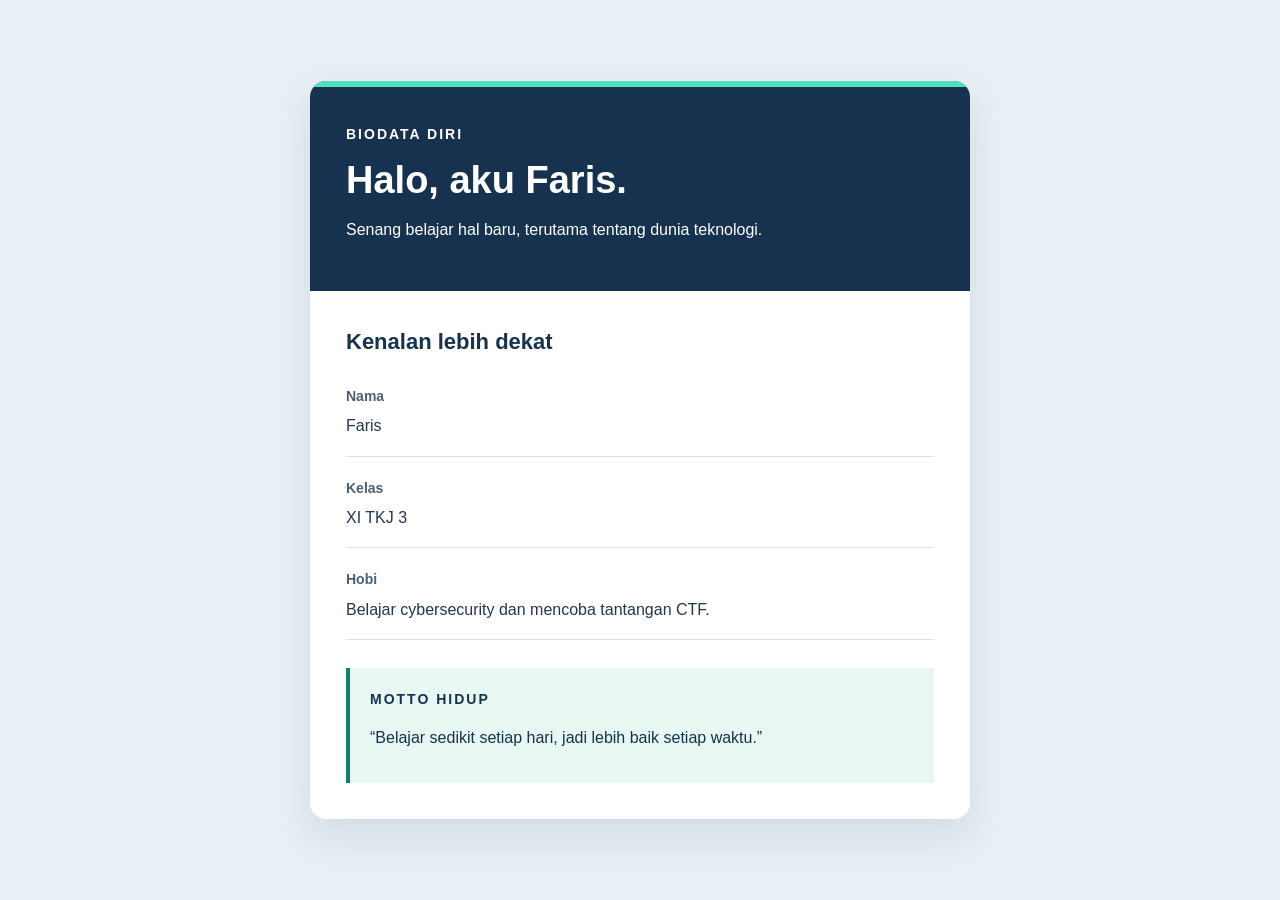
==== BiodataDiri/index.html @ f13dbf2b "Add files via upload" ====
<!DOCTYPE html>
<html lang="id">
<head>
  <meta charset="UTF-8">
  <meta name="viewport" content="width=device-width, initial-scale=1.0">
  <meta name="description" content="Biodata diri Nika: nama, kelas, hobi, dan motto hidup.">
    <title>Biodata Muhammad Faris Anshori</title>
  <link rel="stylesheet" href="style.css">
</head>
<body>
  <main class="kartu-biodata">
    <header class="kepala-biodata">
      <p class="label">BIODATA DIRI</p>
      <h1 id="judul-utama">Halo, aku Faris.</h1>
      <p>Senang belajar hal baru, terutama tentang dunia teknologi.</p>
    </header>

    <section class="isi-biodata" aria-labelledby="judul-profil">
      <h2 id="judul-profil">Kenalan lebih dekat</h2>
      <dl>
        <dt>Nama</dt>
        <dd>Faris</dd>

        <dt>Kelas</dt>
        <dd>XI TKJ 3</dd>

        <dt>Hobi</dt>
        <dd>Belajar cybersecurity dan mencoba tantangan CTF.</dd>
      </dl>

      <div class="motto">
        <p class="label">MOTTO HIDUP</p>
        <p>“Belajar sedikit setiap hari, jadi lebih baik setiap waktu.”</p>
      </div>
    </section>
  </main>
</body>
</html>
---- BiodataDiri/style.css ----
body {
  margin: 0;
  padding: 40px 20px;
  min-height: 100vh;
  box-sizing: border-box;
  display: flex;
  align-items: center;
  justify-content: center;
  font-family: Arial, sans-serif;
  font-size: 16px;
  line-height: 1.7;
  color: #24364b;
  background-color: #e8eff5;
}

h2 {
  margin: 0 0 24px;
  font-size: 22px;
  color: #16324f;
}

p {
  margin: 0 0 12px;
}

dl {
  margin: 0;
}

dt {
  font-size: 14px;
  font-weight: bold;
  color: #486078;
}

dd {
  margin: 4px 0 20px;
  padding-bottom: 16px;
  border-bottom: 1px solid #dae3ec;
  overflow-wrap: anywhere;
}

.kartu-biodata {
  width: 100%;
  max-width: 660px;
  overflow: hidden;
  border-radius: 16px;
  background-color: #ffffff;
  box-shadow: 0 16px 40px #16324f1a;
}

.kepala-biodata {
  padding: 36px;
  color: #ffffff;
  background-color: #16324f;
  border-top: 6px solid #50dfbf;
}

.label {
  font-size: 14px;
  font-weight: bold;
  letter-spacing: 2px;
}

.isi-biodata {
  padding: 32px 36px 36px;
}

.motto {
  margin-top: 28px;
  padding: 20px;
  border-left: 4px solid #13806b;
  color: #16324f;
  background-color: #e8f7f2;
}

#judul-utama {
  margin: 12px 0;
  font-size: 38px;
  line-height: 1.2;
  color: #ffffff;
}

@media (max-width: 480px) {
  body {
    padding: 20px 12px;
  }

  .kepala-biodata {
    padding: 28px 24px;
  }

  .isi-biodata {
    padding: 28px 24px;
  }

  #judul-utama {
    font-size: 32px;
  }
}
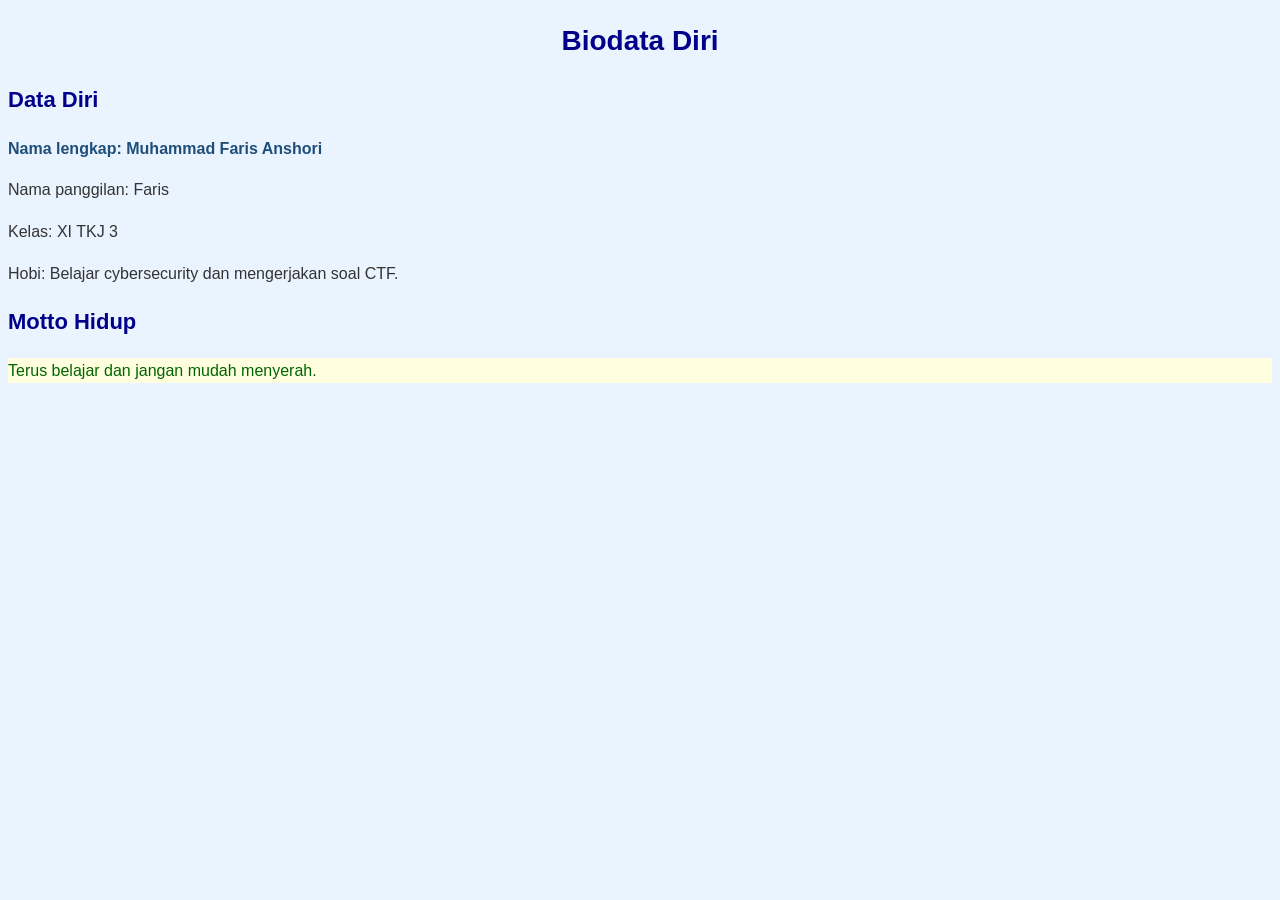
==== commit 73c1018d: "Add files via upload" ====
--- a/BiodataDiri/index.html
+++ b/BiodataDiri/index.html
@@ -3,36 +3,19 @@
 <head>
   <meta charset="UTF-8">
   <meta name="viewport" content="width=device-width, initial-scale=1.0">
-  <meta name="description" content="Biodata diri Nika: nama, kelas, hobi, dan motto hidup.">
-    <title>Biodata Muhammad Faris Anshori</title>
+  <title>Biodata Faris</title>
   <link rel="stylesheet" href="style.css">
 </head>
 <body>
-  <main class="kartu-biodata">
-    <header class="kepala-biodata">
-      <p class="label">BIODATA DIRI</p>
-      <h1 id="judul-utama">Halo, aku Faris.</h1>
-      <p>Senang belajar hal baru, terutama tentang dunia teknologi.</p>
-    </header>
+  <h1 id="judul-utama">Biodata Diri</h1>
 
-    <section class="isi-biodata" aria-labelledby="judul-profil">
-      <h2 id="judul-profil">Kenalan lebih dekat</h2>
-      <dl>
-        <dt>Nama</dt>
-        <dd>Faris</dd>
+  <h2>Data Diri</h2>
+  <p class="nama">Nama lengkap: Muhammad Faris Anshori</p>
+  <p>Nama panggilan: Faris</p>
+  <p>Kelas: XI TKJ 3</p>
+  <p>Hobi: Belajar cybersecurity dan mengerjakan soal CTF.</p>
 
-        <dt>Kelas</dt>
-        <dd>XI TKJ 3</dd>
-
-        <dt>Hobi</dt>
-        <dd>Belajar cybersecurity dan mencoba tantangan CTF.</dd>
-      </dl>
-
-      <div class="motto">
-        <p class="label">MOTTO HIDUP</p>
-        <p>“Belajar sedikit setiap hari, jadi lebih baik setiap waktu.”</p>
-      </div>
-    </section>
-  </main>
+  <h2>Motto Hidup</h2>
+  <p class="motto">Terus belajar dan jangan mudah menyerah.</p>
 </body>
 </html>
--- a/BiodataDiri/style.css
+++ b/BiodataDiri/style.css
@@ -1,100 +1,31 @@
 body {
-  margin: 0;
-  padding: 40px 20px;
-  min-height: 100vh;
-  box-sizing: border-box;
-  display: flex;
-  align-items: center;
-  justify-content: center;
   font-family: Arial, sans-serif;
-  font-size: 16px;
-  line-height: 1.7;
-  color: #24364b;
-  background-color: #e8eff5;
+  line-height: 1.6;
+  background-color: #eaf4ff;
 }
 
 h2 {
-  margin: 0 0 24px;
+  color: darkblue;
   font-size: 22px;
-  color: #16324f;
 }
 
 p {
-  margin: 0 0 12px;
+  color: #333333;
+  font-size: 16px;
 }
 
-dl {
-  margin: 0;
-}
-
-dt {
-  font-size: 14px;
+.nama {
+  color: #1f4e79;
   font-weight: bold;
-  color: #486078;
-}
-
-dd {
-  margin: 4px 0 20px;
-  padding-bottom: 16px;
-  border-bottom: 1px solid #dae3ec;
-  overflow-wrap: anywhere;
-}
-
-.kartu-biodata {
-  width: 100%;
-  max-width: 660px;
-  overflow: hidden;
-  border-radius: 16px;
-  background-color: #ffffff;
-  box-shadow: 0 16px 40px #16324f1a;
-}
-
-.kepala-biodata {
-  padding: 36px;
-  color: #ffffff;
-  background-color: #16324f;
-  border-top: 6px solid #50dfbf;
-}
-
-.label {
-  font-size: 14px;
-  font-weight: bold;
-  letter-spacing: 2px;
-}
-
-.isi-biodata {
-  padding: 32px 36px 36px;
 }
 
 .motto {
-  margin-top: 28px;
-  padding: 20px;
-  border-left: 4px solid #13806b;
-  color: #16324f;
-  background-color: #e8f7f2;
+  color: darkgreen;
+  background-color: lightyellow;
 }
 
 #judul-utama {
-  margin: 12px 0;
-  font-size: 38px;
-  line-height: 1.2;
-  color: #ffffff;
+  color: darkblue;
+  font-size: 28px;
+  text-align: center;
 }
-
-@media (max-width: 480px) {
-  body {
-    padding: 20px 12px;
-  }
-
-  .kepala-biodata {
-    padding: 28px 24px;
-  }
-
-  .isi-biodata {
-    padding: 28px 24px;
-  }
-
-  #judul-utama {
-    font-size: 32px;
-  }
-}
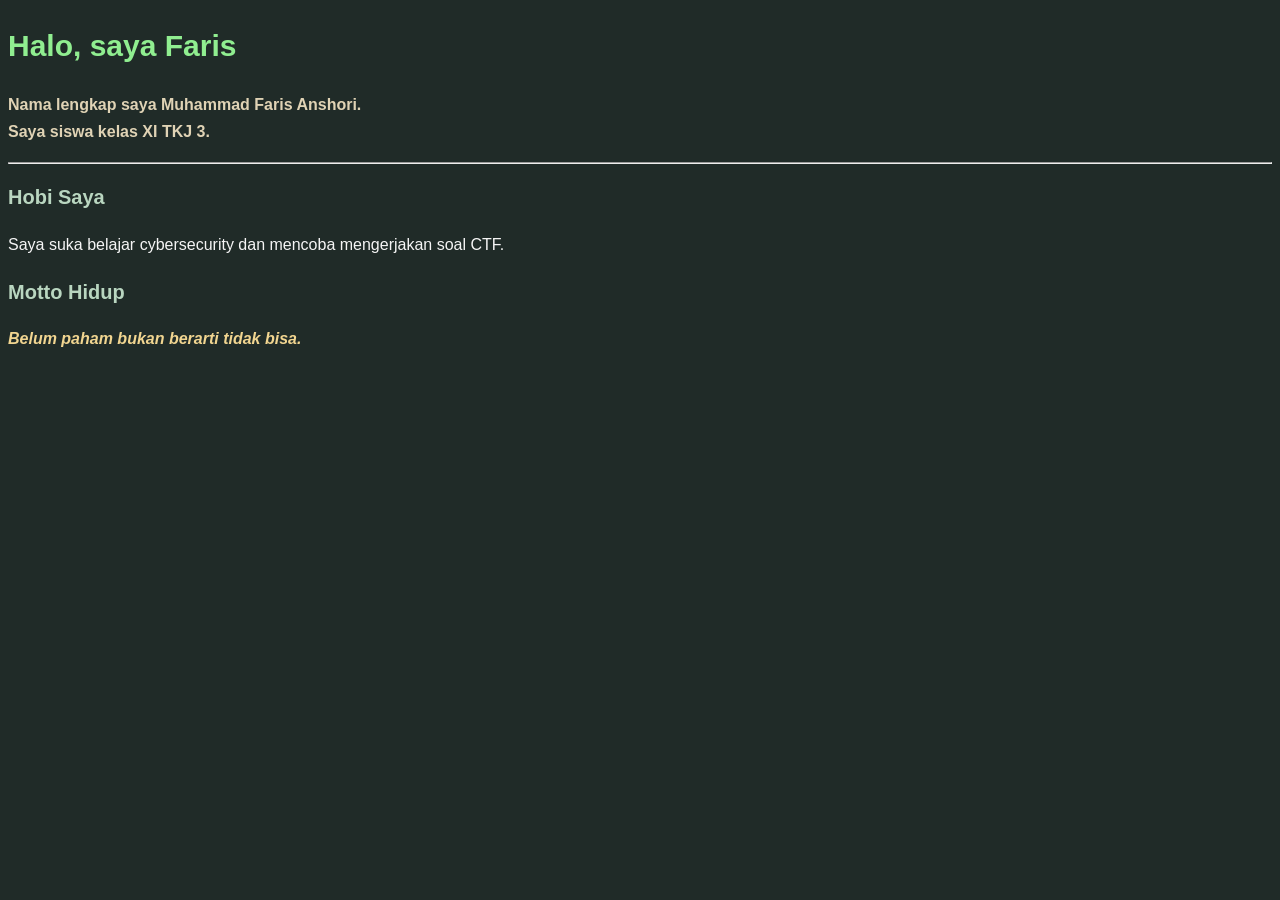
==== commit d0794ada: "Add files via upload" ====
--- a/BiodataDiri/index.html
+++ b/BiodataDiri/index.html
@@ -3,19 +3,22 @@
 <head>
   <meta charset="UTF-8">
   <meta name="viewport" content="width=device-width, initial-scale=1.0">
-  <title>Biodata Faris</title>
+  <title>Kenalan dengan Faris</title>
   <link rel="stylesheet" href="style.css">
 </head>
 <body>
-  <h1 id="judul-utama">Biodata Diri</h1>
+  <h1 id="judul-profil">Halo, saya Faris</h1>
+  <p class="perkenalan">
+    Nama lengkap saya Muhammad Faris Anshori.<br>
+    Saya siswa kelas XI TKJ 3.
+  </p>
 
-  <h2>Data Diri</h2>
-  <p class="nama">Nama lengkap: Muhammad Faris Anshori</p>
-  <p>Nama panggilan: Faris</p>
-  <p>Kelas: XI TKJ 3</p>
-  <p>Hobi: Belajar cybersecurity dan mengerjakan soal CTF.</p>
+  <hr>
+
+  <h2>Hobi Saya</h2>
+  <p>Saya suka belajar cybersecurity dan mencoba mengerjakan soal CTF.</p>
 
   <h2>Motto Hidup</h2>
-  <p class="motto">Terus belajar dan jangan mudah menyerah.</p>
+  <p class="motto"><em>Belum paham bukan berarti tidak bisa.</em></p>
 </body>
 </html>
--- a/BiodataDiri/style.css
+++ b/BiodataDiri/style.css
@@ -1,31 +1,31 @@
 body {
-  font-family: Arial, sans-serif;
-  line-height: 1.6;
-  background-color: #eaf4ff;
+  font-family: Verdana, sans-serif;
+  line-height: 1.7;
+  background-color: #202b28;
 }
 
 h2 {
-  color: darkblue;
-  font-size: 22px;
+  color: #b9d6c0;
+  font-size: 20px;
 }
 
 p {
-  color: #333333;
+  color: whitesmoke;
   font-size: 16px;
 }
 
-.nama {
-  color: #1f4e79;
+.perkenalan {
+  color: #e0d3b5;
   font-weight: bold;
 }
 
 .motto {
-  color: darkgreen;
-  background-color: lightyellow;
+  color: #f1d590;
+  font-weight: bold;
 }
 
-#judul-utama {
-  color: darkblue;
-  font-size: 28px;
-  text-align: center;
+#judul-profil {
+  color: lightgreen;
+  font-size: 30px;
+  text-align: left;
 }
